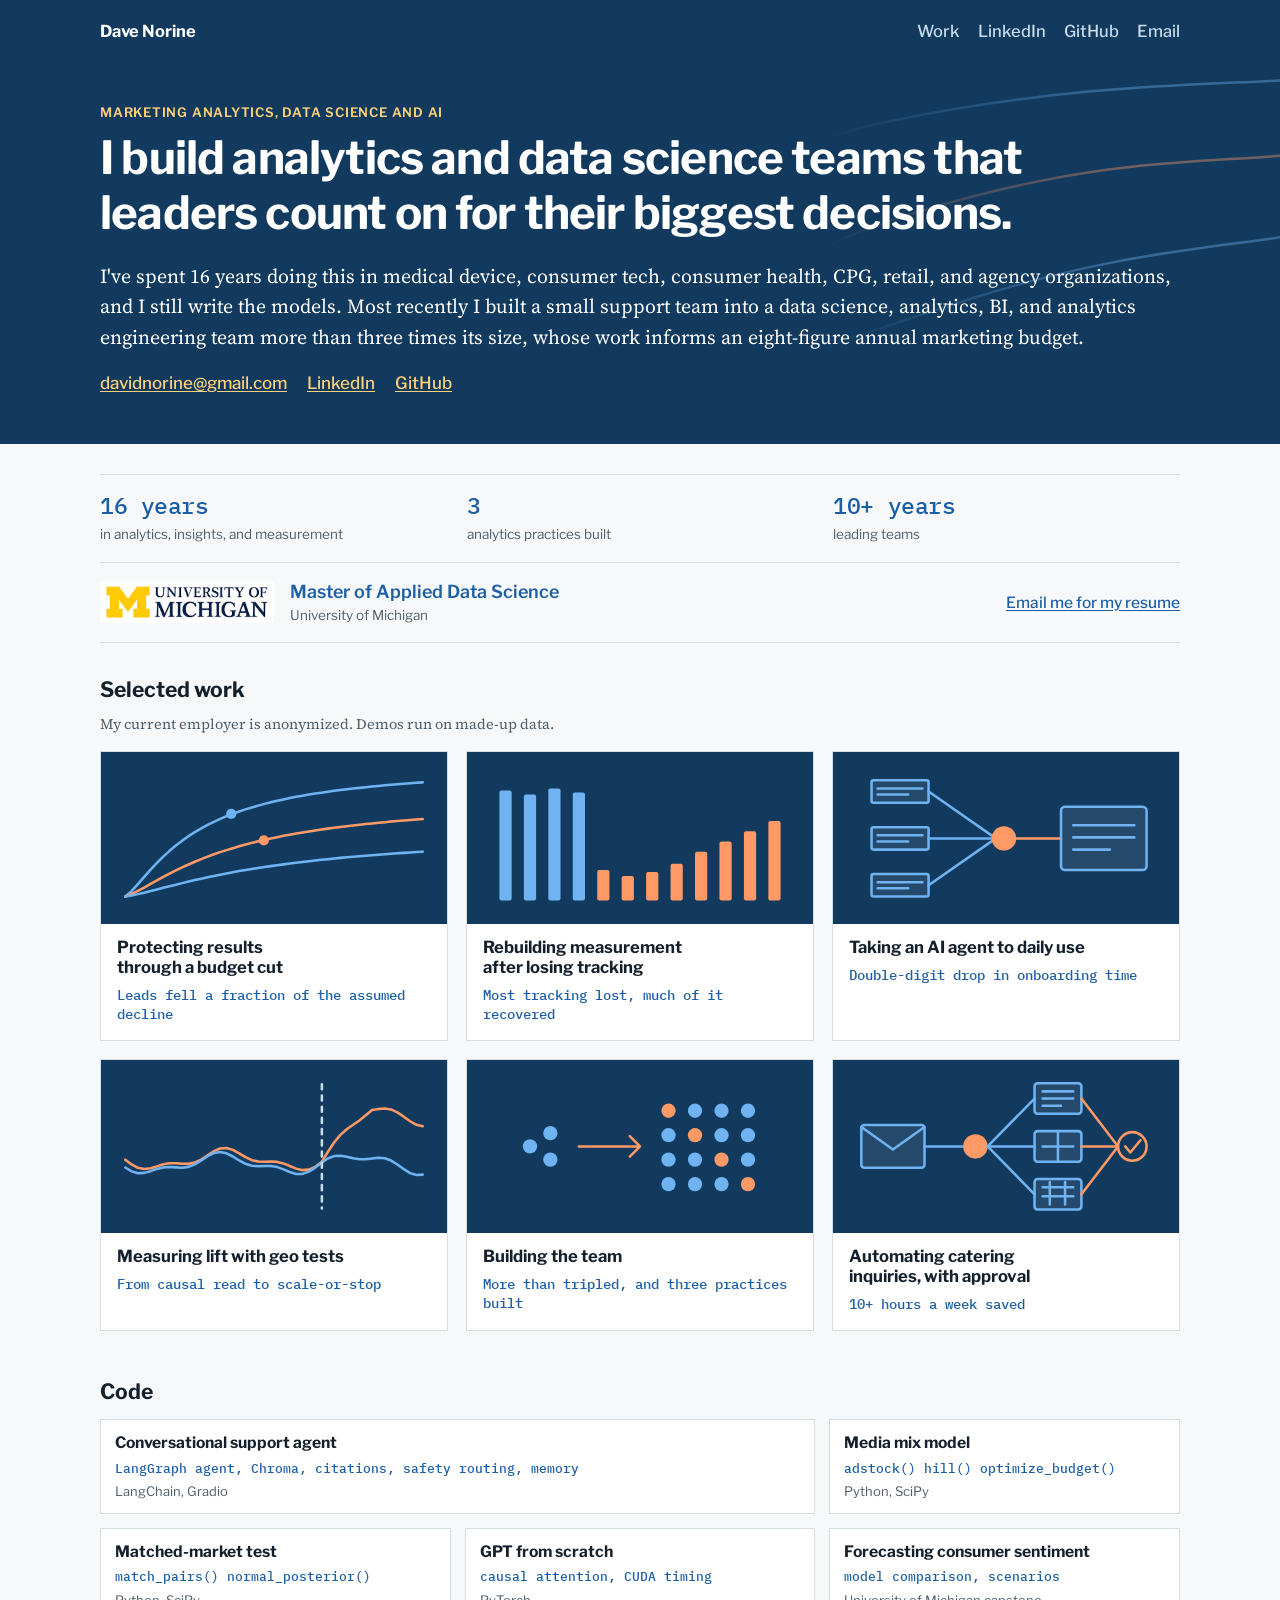
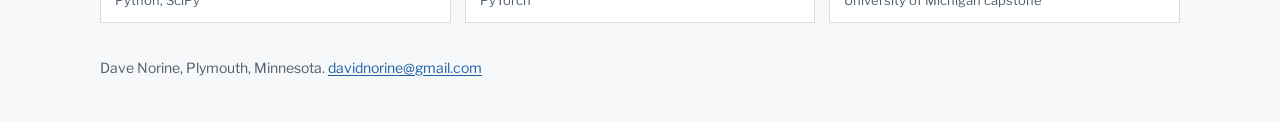
==== docs/index.html @ a6f8c8ef "Add portfolio site and README" ====
<!doctype html>
<html lang="en"><head><meta charset="utf-8"><meta name="viewport" content="width=device-width,initial-scale=1,viewport-fit=cover">
<title>Dave Norine | Marketing Analytics, Data Science and AI</title><meta name="description" content="Dave Norine builds analytics practices and the teams behind them. Case studies in media mix modeling, measurement, experimentation, and AI adoption.">
<meta name="author" content="Dave Norine"><meta property="og:title" content="Dave Norine | Marketing Analytics, Data Science and AI"><meta property="og:description" content="Dave Norine builds analytics practices and the teams behind them. Case studies in media mix modeling, measurement, experimentation, and AI adoption.">
<link rel="icon" href="favicon.svg" type="image/svg+xml">
<link rel="preconnect" href="https://fonts.googleapis.com"><link rel="preconnect" href="https://fonts.gstatic.com" crossorigin>
<link rel="stylesheet" href="https://fonts.googleapis.com/css2?family=IBM+Plex+Mono:wght@500&family=Libre+Franklin:wght@400;500;600;700&family=Source+Serif+4:opsz,wght@8..60,400;8..60,600&display=swap">
<link rel="stylesheet" href="assets/site.css?v=3"></head><body>
<a class="skip" href="#main">Skip to content</a>
<header class="topband"><div class="wrap wide top"><a href="index.html"><b>Dave Norine</b></a><nav><a href="index.html#work">Work</a><a href="https://www.linkedin.com/in/davidnorine">LinkedIn</a><a href="https://github.com/DaveNorine1">GitHub</a><a href="mailto:davidnorine@gmail.com">Email</a></nav></div></header>
<main id="main"><div class="band"><svg class="curves" viewBox="0 0 600 320" preserveAspectRatio="xMaxYMid slice" aria-hidden="true" focusable="false"><path pathLength="1" d="M0 310C60 180 150 90 290 62S520 34 600 30"/><path pathLength="1" class="c2" d="M0 310C90 240 190 170 320 132S520 96 600 90"/><path pathLength="1" d="M0 310C120 285 240 240 350 205S530 165 600 155"/></svg><div class="wrap wide">

<div class="kicker">Marketing analytics, data science and AI</div>
<h1>I build analytics and data science teams that leaders count on for their biggest decisions.</h1>
<p class="lede"><span class="longintro">I've spent 16 years doing this in medical device, consumer tech, consumer health, CPG, retail, and agency organizations, and I still write the models. Most recently I built a small support team into a data science, analytics, BI, and analytics engineering team more than three times its size, whose work informs an eight-figure annual marketing budget.</span><span class="shortintro">16 years across medical device, consumer tech, CPG, retail, and agencies, and I still write the models.</span></p>
<div class="contact"><a href="mailto:davidnorine@gmail.com">davidnorine@gmail.com</a><a href="https://www.linkedin.com/in/davidnorine">LinkedIn</a><a href="https://github.com/DaveNorine1">GitHub</a></div>
</div></div><div class="wrap wide"><section>
<div class="facts">
<div><b>16 years</b><span>in analytics, insights, and measurement</span></div>
<div><b>3</b><span>analytics practices built</span></div>
<div><b>10+ years</b><span>leading teams</span></div>
</div>
<div class="edu"><img class="logo" src="assets/umich-logo.png" alt="University of Michigan"><div><b>Master of Applied Data Science</b><span>University of Michigan</span></div><a class="resume" href="mailto:davidnorine@gmail.com?subject=Resume%20request">Email me for my resume</a></div>
</section>
<section id="work">
<h2>Selected work</h2>
<p class="small">My current employer is anonymized. Demos run on made-up data.</p>
<div class="tiles">
<a class="tile" href="work/budget-cut.html"><svg class="art" viewBox="0 0 320 150" preserveAspectRatio="xMidYMid meet" aria-hidden="true" focusable="false"><path pathLength="1" class="" d="M14.0 132.0L20.2 126.8L26.4 119.9L32.6 112.7L38.9 105.7L45.1 99.1L51.3 92.9L57.5 87.2L63.7 82.0L69.9 77.2L76.1 72.8L82.3 68.8L88.6 65.2L94.8 61.8L101.0 58.7L107.2 55.9L113.4 53.2L119.6 50.8L125.8 48.6L132.0 46.5L138.3 44.6L144.5 42.8L150.7 41.1L156.9 39.5L163.1 38.1L169.3 36.7L175.5 35.4L181.7 34.2L188.0 33.1L194.2 32.0L200.4 31.0L206.6 30.1L212.8 29.2L219.0 28.3L225.2 27.5L231.4 26.8L237.7 26.1L243.9 25.4L250.1 24.7L256.3 24.1L262.5 23.5L268.7 22.9L274.9 22.4L281.1 21.9L287.4 21.4L293.6 20.9L299.8 20.4L306.0 20.0"/><path pathLength="1" class="c2" d="M14.0 132.0L20.2 129.7L26.4 126.6L32.6 123.2L38.9 119.7L45.1 116.2L51.3 112.8L57.5 109.5L63.7 106.4L69.9 103.4L76.1 100.6L82.3 97.9L88.6 95.3L94.8 92.9L101.0 90.6L107.2 88.5L113.4 86.5L119.6 84.6L125.8 82.7L132.0 81.0L138.3 79.4L144.5 77.9L150.7 76.4L156.9 75.1L163.1 73.8L169.3 72.5L175.5 71.4L181.7 70.3L188.0 69.2L194.2 68.2L200.4 67.2L206.6 66.3L212.8 65.4L219.0 64.6L225.2 63.8L231.4 63.0L237.7 62.3L243.9 61.6L250.1 60.9L256.3 60.3L262.5 59.7L268.7 59.1L274.9 58.5L281.1 58.0L287.4 57.5L293.6 57.0L299.8 56.5L306.0 56.0"/><path pathLength="1" class="" d="M14.0 132.0L20.2 131.1L26.4 129.7L32.6 128.3L38.9 126.7L45.1 125.1L51.3 123.5L57.5 122.0L63.7 120.4L69.9 118.9L76.1 117.4L82.3 115.9L88.6 114.5L94.8 113.2L101.0 111.9L107.2 110.6L113.4 109.4L119.6 108.3L125.8 107.1L132.0 106.1L138.3 105.0L144.5 104.0L150.7 103.1L156.9 102.2L163.1 101.3L169.3 100.5L175.5 99.6L181.7 98.9L188.0 98.1L194.2 97.4L200.4 96.7L206.6 96.0L212.8 95.4L219.0 94.7L225.2 94.1L231.4 93.6L237.7 93.0L243.9 92.5L250.1 92.0L256.3 91.5L262.5 91.0L268.7 90.5L274.9 90.0L281.1 89.6L287.4 89.2L293.6 88.8L299.8 88.4L306.0 88.0"/><circle class="dot" cx="118" cy="51" r="5"/><circle class="dot d2" cx="150" cy="77" r="5"/></svg><div class="tbody"><h3>Protecting results through a budget cut</h3><p class="num">Leads fell a fraction of the assumed decline</p></div></a>
<a class="tile" href="work/signal-loss.html"><svg class="art" viewBox="0 0 320 150" preserveAspectRatio="xMidYMid meet" aria-hidden="true" focusable="false"><rect class="bar" x="22" y="28" width="12" height="108" rx="2"/><rect class="bar" x="46" y="32" width="12" height="104" rx="2"/><rect class="bar" x="70" y="26" width="12" height="110" rx="2"/><rect class="bar" x="94" y="30" width="12" height="106" rx="2"/><rect class="bar b2" x="118" y="106" width="12" height="30" rx="2"/><rect class="bar b2" x="142" y="112" width="12" height="24" rx="2"/><rect class="bar b2" x="166" y="108" width="12" height="28" rx="2"/><rect class="bar b2" x="190" y="100" width="12" height="36" rx="2"/><rect class="bar b2" x="214" y="88" width="12" height="48" rx="2"/><rect class="bar b2" x="238" y="78" width="12" height="58" rx="2"/><rect class="bar b2" x="262" y="68" width="12" height="68" rx="2"/><rect class="bar b2" x="286" y="58" width="12" height="78" rx="2"/></svg><div class="tbody"><h3>Rebuilding measurement after losing tracking</h3><p class="num">Most tracking lost, much of it recovered</p></div></a>
<a class="tile" href="work/ai-agent.html"><svg class="art" viewBox="0 0 320 150" preserveAspectRatio="xMidYMid meet" aria-hidden="true" focusable="false"><rect class="doc" x="28" y="18" width="56" height="22" rx="2"/><path d="M34 26h44M34 32h30"/><path d="M84 29L150 75"/><rect class="doc" x="28" y="64" width="56" height="22" rx="2"/><path d="M34 72h44M34 78h30"/><path d="M84 75L150 75"/><rect class="doc" x="28" y="110" width="56" height="22" rx="2"/><path d="M34 118h44M34 124h30"/><path d="M84 121L150 75"/><circle class="dot d2" cx="158" cy="75" r="12"/><path class="c2" d="M170 75H214"/><rect class="doc" x="214" y="44" width="84" height="62" rx="4"/><path d="M226 62h60M226 74h60M226 86h36"/></svg><div class="tbody"><h3>Taking an AI agent to daily use</h3><p class="num">Double-digit drop in onboarding time</p></div></a>
<a class="tile" href="work/matched-market.html"><svg class="art" viewBox="0 0 320 150" preserveAspectRatio="xMidYMid meet" aria-hidden="true" focusable="false"><path pathLength="1" class="c2" d="M14.0 88.0L20.2 92.7L26.4 96.0L32.6 97.2L38.9 96.5L45.1 94.6L51.3 92.6L57.5 91.6L63.7 91.6L69.9 92.1L76.1 92.1L82.3 90.8L88.6 87.9L94.8 83.8L101.0 79.7L107.2 77.0L113.4 76.6L119.6 78.4L125.8 81.9L132.0 85.6L138.3 88.5L144.5 89.9L150.7 90.1L156.9 89.8L163.1 90.2L169.3 91.7L175.5 94.2L181.7 96.8L188.0 98.3L194.2 97.8L200.4 95.1L206.6 90.7L212.8 80.5L219.0 71.2L225.2 63.7L231.4 58.2L237.7 53.8L243.9 49.5L250.1 44.5L256.3 39.2L262.5 38.3L268.7 37.8L274.9 38.7L281.1 41.6L287.4 45.8L293.6 50.3L299.8 53.8L306.0 55.1"/><path pathLength="1" class="" d="M14.0 95.7L20.2 99.5L26.4 101.3L32.6 101.0L38.9 99.3L45.1 97.1L51.3 95.6L57.5 95.2L63.7 95.6L69.9 95.9L76.1 95.1L82.3 92.6L88.6 88.8L94.8 84.6L101.0 81.5L107.2 80.4L113.4 81.8L119.6 84.9L125.8 88.8L132.0 92.1L138.3 94.0L144.5 94.4L150.7 94.2L156.9 94.2L163.1 95.3L169.3 97.5L175.5 100.1L181.7 102.0L188.0 102.0L194.2 99.8L200.4 95.8L206.6 91.0L212.8 86.9L219.0 84.5L225.2 84.1L231.4 85.2L237.7 86.7L243.9 87.7L250.1 87.6L256.3 86.8L262.5 86.1L268.7 86.6L274.9 88.9L281.1 92.8L287.4 97.3L293.6 101.2L299.8 103.1L306.0 102.7"/><path class="guide" d="M207 14V136"/></svg><div class="tbody"><h3>Measuring lift with geo tests</h3><p class="num">From causal read to scale-or-stop</p></div></a>
<a class="tile" href="work/building-the-team.html"><svg class="art" viewBox="0 0 320 150" preserveAspectRatio="xMidYMid meet" aria-hidden="true" focusable="false"><circle class="dot" cx="52" cy="75" r="7"/><circle class="dot" cx="72" cy="62" r="7"/><circle class="dot" cx="72" cy="88" r="7"/><path class="c2" d="M100 75H160M150 65l10 10l-10 10"/><circle class="dot d2" cx="188" cy="40" r="7"/><circle class="dot" cx="188" cy="64" r="7"/><circle class="dot" cx="188" cy="88" r="7"/><circle class="dot" cx="188" cy="112" r="7"/><circle class="dot" cx="214" cy="40" r="7"/><circle class="dot d2" cx="214" cy="64" r="7"/><circle class="dot" cx="214" cy="88" r="7"/><circle class="dot" cx="214" cy="112" r="7"/><circle class="dot" cx="240" cy="40" r="7"/><circle class="dot" cx="240" cy="64" r="7"/><circle class="dot d2" cx="240" cy="88" r="7"/><circle class="dot" cx="240" cy="112" r="7"/><circle class="dot" cx="266" cy="40" r="7"/><circle class="dot" cx="266" cy="64" r="7"/><circle class="dot" cx="266" cy="88" r="7"/><circle class="dot d2" cx="266" cy="112" r="7"/></svg><div class="tbody"><h3>Building the team</h3><p class="num">More than tripled, and three practices built</p></div></a>
<a class="tile" href="work/catering.html"><svg class="art" viewBox="0 0 320 150" preserveAspectRatio="xMidYMid meet" aria-hidden="true" focusable="false"><rect class="doc" x="18" y="54" width="62" height="42" rx="3"/><path d="M18 56l31 22l31-22"/><path d="M80 75H118"/><circle class="dot d2" cx="130" cy="75" r="12"/><path d="M142 75L188 28"/><rect class="doc" x="188" y="13" width="46" height="30" rx="3"/><path d="M142 75L188 75"/><rect class="doc" x="188" y="60" width="46" height="30" rx="3"/><path d="M142 75L188 122"/><rect class="doc" x="188" y="107" width="46" height="30" rx="3"/><path d="M196 21h30M196 28h30M196 35h18M211 60v30M196 75h30M196 115h30M196 124h30M203 110v22M218 110v22"/><path class="c2" d="M234 28L270 75M234 75H270M234 122L270 75"/><circle class="c2 ring" cx="284" cy="75" r="14"/><path class="c2" d="M277 75l5 6l10-12"/></svg><div class="tbody"><h3>Automating catering inquiries, with approval</h3><p class="num">10+ hours a week saved</p></div></a>
</div>
<h2>Code</h2>
<div class="codes">
<a class="span2" href="https://github.com/DaveNorine1/Portfolio/tree/main/projects/support-agent"><h3>Conversational support agent</h3><code>LangGraph agent, Chroma, citations, safety routing, memory</code><span>LangChain, Gradio</span></a>
<a href="https://github.com/DaveNorine1/Portfolio/tree/main/projects/media-mix-budget-cut"><h3>Media mix model</h3><code>adstock() hill() optimize_budget()</code><span>Python, SciPy</span></a>
<a href="https://github.com/DaveNorine1/Portfolio/tree/main/projects/matched-market-test"><h3>Matched-market test</h3><code>match_pairs() normal_posterior()</code><span>Python, SciPy</span></a>
<a href="https://github.com/DaveNorine1/Portfolio/tree/main/projects/gpt-training-lab"><h3>GPT from scratch</h3><code>causal attention, CUDA timing</code><span>PyTorch</span></a>
<a href="work/consumer-sentiment.html"><h3>Forecasting consumer sentiment</h3><code>model comparison, scenarios</code><span>University of Michigan capstone</span></a>
</div>
</section>
</div></main>
<footer class="wrap wide">Dave Norine, Plymouth, Minnesota. <a href="mailto:davidnorine@gmail.com">davidnorine@gmail.com</a></footer>

</body></html>
---- docs/assets/site.css ----
/* layout concept: a working memo. one reading column, numbers set apart in mono, charts at full column width. */
:root{
  --bg:#f6f8f9;--surface:#ffffff;--ink:#14202b;--muted:#4f5e6b;--line:#d6dee4;--accent:#1d5fa6;--s1:#1d5fa6;--s2:#d9591f;--band:#e8f1fa;--hero:#123a5e;--hero-2:#0e2f4d;--hero-ink:#ffffff;--hero-muted:#c9dcec;--hero-link:#ffd27a;--curve1:#6fb3f2;--curve2:#ff9a66;
  --head:"Libre Franklin",system-ui,sans-serif;--body:"Source Serif 4",Georgia,serif;--mono:"IBM Plex Mono",ui-monospace,Menlo,monospace;
}
@media (prefers-color-scheme:dark){:root:not([data-theme="light"]){--bg:#10171d;--surface:#172029;--ink:#e7edf2;--muted:#a4b1bc;--line:#2e3b47;--accent:#7fb4ee;--s1:#3987e5;--s2:#d95926;--band:#1a2b3b;--hero:#17324c;--hero-2:#122a41;--hero-ink:#ffffff;--hero-muted:#c9dcec;--hero-link:#ffd27a;--curve1:#6fb3f2;--curve2:#ff9a66;color-scheme:dark}}
:root[data-theme="dark"]{--bg:#10171d;--surface:#172029;--ink:#e7edf2;--muted:#a4b1bc;--line:#2e3b47;--accent:#7fb4ee;--s1:#3987e5;--s2:#d95926;--band:#1a2b3b;--hero:#17324c;--hero-2:#122a41;--hero-ink:#ffffff;--hero-muted:#c9dcec;--hero-link:#ffd27a;--curve1:#6fb3f2;--curve2:#ff9a66;color-scheme:dark}
*{box-sizing:border-box}
body{margin:0;background:var(--bg);color:var(--ink);font:18px/1.62 var(--body)}
.wrap{max-width:800px;margin:0 auto;padding-left:max(20px,env(safe-area-inset-left,0px));padding-right:max(20px,env(safe-area-inset-right,0px))}
a{color:var(--accent);text-underline-offset:2px}
a:focus-visible,button:focus-visible,input:focus-visible,summary:focus-visible{outline:2px solid var(--accent);outline-offset:2px}
.skip{position:absolute;left:-999px}.skip:focus{left:12px;top:12px;background:var(--surface);padding:8px 12px;z-index:5}
.topband{background:var(--hero)}
.top{display:flex;justify-content:space-between;align-items:baseline;gap:16px;flex-wrap:wrap;padding-block:20px 0;font:500 15px/1.4 var(--head)}
.top a{color:var(--hero-ink);text-decoration:none}.top nav{display:flex;gap:18px;flex-wrap:wrap}.top nav a{color:var(--hero-muted)}.top nav a:hover{color:var(--hero-link)}
.band{position:relative;overflow:hidden;background:var(--hero);color:var(--hero-ink);padding-block:clamp(30px,6vw,60px) clamp(30px,5vw,48px)}
.band .wrap{position:relative}.band h1{max-width:21em}.band .lede{margin-bottom:0;color:var(--hero-muted)}.band a{color:var(--hero-link)}.band .contact{margin-top:18px}.band .kicker{color:var(--hero-link)}
.curves{position:absolute;right:0;top:0;width:min(44%,620px);height:100%;fill:none;-webkit-mask-image:linear-gradient(to right,transparent 18%,#000 72%);mask-image:linear-gradient(to right,transparent 18%,#000 72%);stroke:var(--curve1);stroke-width:2;opacity:.4;pointer-events:none}.curves .c2{stroke:var(--curve2)}
h1,h2,h3{font-family:var(--head);line-height:1.2;text-wrap:balance;margin:0}
h1{font-size:clamp(1.85rem,4.6vw,2.6rem);font-weight:700;letter-spacing:-.018em}
h2{font-size:1.32rem;font-weight:700;margin-top:2.3em;margin-bottom:.5em}
h3{font-size:1.02rem;font-weight:700;margin-top:1.6em;margin-bottom:.3em}
p{margin:0 0 1em}ul{margin:0 0 1em;padding-left:1.2em}li{margin-bottom:.45em}
.lede{font-size:1.14rem;margin-top:1em}
.kicker{font:600 13px/1.4 var(--head);letter-spacing:.06em;text-transform:uppercase;color:var(--muted);margin-bottom:10px}
.next a{font-weight:600}
.contact{display:flex;flex-wrap:wrap;gap:6px 20px;font:500 15.5px/1.5 var(--head);margin-top:6px}
.facts{display:grid;grid-template-columns:repeat(4,minmax(0,1fr));gap:20px;margin:30px 0 8px;padding-block:18px;border-block:1px solid var(--line)}
.facts b{display:block;font:500 1.42rem/1.15 var(--mono);letter-spacing:-.02em;color:var(--accent)}
.facts span{display:block;font:400 13.5px/1.35 var(--head);color:var(--muted);margin-top:6px}
.work{list-style:none;padding:0;margin:0;border-top:1px solid var(--line)}
.work li{margin:0;border-bottom:1px solid var(--line)}
.work a{display:grid;grid-template-columns:minmax(0,1fr) 216px;gap:8px 24px;padding-block:18px;text-decoration:none;color:inherit}
.work a{transition:background-color .15s,padding .15s}.work a:hover{background:var(--band);padding-inline:12px}.work a:hover h3{color:var(--accent)}
.work h3{margin:0 0 4px;font-size:1.08rem}.work p{margin:0;font-size:1rem;color:var(--muted)}
.work .num{font:500 14.5px/1.4 var(--mono);text-align:right;color:var(--accent);min-width:0}
.result{background:var(--band);padding:16px 18px;margin:22px 0;font-size:1.02rem}
article>h2:first-child,section>h2:first-child{margin-top:1.6em}
.result strong{font-family:var(--head)}
.small{font-size:.9rem;color:var(--muted)}
.tablewrap{overflow-x:auto;margin:14px 0 20px}
table{border-collapse:collapse;width:100%;font:400 14.5px/1.4 var(--head)}
th,td{text-align:left;padding:8px 12px 8px 0;border-bottom:1px solid var(--line);vertical-align:top}
th{font-weight:600;color:var(--muted);font-size:13px}
td.n,th.n{text-align:right;font-family:var(--mono);font-variant-numeric:tabular-nums;white-space:nowrap}
figure{margin:20px 0 24px;min-width:0}figcaption{font:600 14.5px/1.35 var(--head);margin-bottom:8px}
.chart{position:relative;width:100%}.chart svg{display:block;width:100%;height:auto;overflow:visible}
.chart text{font:12px var(--head);fill:var(--muted)}.chart .lab{fill:var(--ink);font-weight:600}
.legend{display:flex;gap:16px;flex-wrap:wrap;font:13px var(--head);color:var(--muted);margin:2px 0 6px}
.legend i{display:inline-block;width:12px;height:3px;border-radius:2px;margin-right:6px;vertical-align:middle}
.tip{position:absolute;pointer-events:none;background:var(--surface);border:1px solid var(--line);padding:6px 9px;font:12.5px/1.45 var(--head);color:var(--ink);white-space:nowrap;z-index:3;box-shadow:0 2px 8px rgba(0,0,0,.14)}
details{margin-top:6px;font:13.5px var(--head);color:var(--muted)}summary{cursor:pointer}
.sim{background:var(--surface);border:1px solid var(--line);padding:18px;margin:18px 0 24px}
.sim .row{display:grid;grid-template-columns:104px minmax(0,1fr) 62px;gap:12px;align-items:center;font:14px var(--head);margin-bottom:8px}
.sim input[type=range]{width:100%;accent-color:var(--s1)}.sim output{font:500 13.5px var(--mono);text-align:right}
.sim .btns{display:flex;gap:8px;flex-wrap:wrap;margin-bottom:14px}
.sim button{font:500 14px var(--head);padding:7px 12px;background:var(--bg);color:var(--ink);border:1px solid var(--line);cursor:pointer}
.sim button[aria-pressed=true]{background:var(--s1);border-color:var(--s1);color:#fff}
.sim .out{display:grid;grid-template-columns:1fr 1fr;gap:16px;border-top:1px solid var(--line);padding-top:12px;margin-top:12px}
.sim .out b{display:block;font:500 1.5rem/1.2 var(--mono)}.sim .out span{font:13px var(--head);color:var(--muted)}
.next{margin-block:44px 0;padding-top:16px;border-top:1px solid var(--line);font:500 15.5px var(--head)}
footer{padding-block:34px 44px;font:14px/1.5 var(--head);color:var(--muted)}
@media (max-width:620px){body{font-size:17px}.facts{grid-template-columns:repeat(2,minmax(0,1fr))}.work a{grid-template-columns:minmax(0,1fr)}.work .num{text-align:left}.sim .row{grid-template-columns:88px minmax(0,1fr) 52px}}
@media (prefers-reduced-motion:no-preference){html{scroll-behavior:smooth}}

pre{overflow-x:auto;background:var(--surface);border:1px solid var(--line);padding:14px 16px;margin:12px 0 18px;font:500 13.5px/1.55 var(--mono)}code{font:inherit}
@media (prefers-reduced-motion:no-preference){.curves path[pathLength],.tile:hover .art path[pathLength]{stroke-dasharray:1;animation:draw 1.5s ease-out both}.curves .c2{animation-delay:.15s}.curves path:last-child{animation-delay:.3s}@keyframes draw{from{stroke-dashoffset:1}to{stroke-dashoffset:0}}}
@media (max-width:620px){.curves{width:100%;opacity:.16}.work a:hover{padding-inline:0;background:none}}

.wide{max-width:1120px}
.tiles{display:grid;grid-template-columns:repeat(3,minmax(0,1fr));gap:18px;margin-top:14px}
.tile{display:flex;flex-direction:column;background:var(--surface);border:1px solid var(--line);text-decoration:none;color:inherit;transition:transform .15s,box-shadow .15s,border-color .15s;min-width:0}
.tile:hover{transform:translateY(-3px);box-shadow:0 8px 22px rgba(13,47,77,.16);border-color:var(--accent)}
.art{display:block;width:100%;background:var(--hero);padding:10px;fill:none;stroke:var(--curve1);stroke-width:2.5;stroke-linecap:round;stroke-linejoin:round}
.art .c2,.motif .c2{stroke:var(--curve2)}
.art .bar,.motif .bar{fill:var(--curve1);stroke:none}.art .b2,.motif .b2{fill:var(--curve2)}
.art .dot,.motif .dot{fill:var(--curve1);stroke:none}.art .d2,.motif .d2{fill:var(--curve2)}
.art .doc,.motif .doc{fill:rgba(255,255,255,.08)}.art .guide,.motif .guide{stroke:var(--hero-muted);stroke-dasharray:5 6}
.tbody{padding:14px 16px 16px}.tbody h3{margin:0 0 8px;font-size:1.04rem}.tbody .num{margin:0;font:500 13.5px/1.4 var(--mono);color:var(--accent)}
.tile:hover h3{color:var(--accent)}
.codes{display:grid;grid-template-columns:repeat(3,minmax(0,1fr));gap:14px;margin-top:14px}
.codes a{display:flex;flex-direction:column;gap:6px;padding:14px;background:var(--surface);border:1px solid var(--line);color:inherit;text-decoration:none;min-width:0;transition:border-color .15s}
.codes a:hover{border-color:var(--accent)}.codes h3{margin:0;font-size:.98rem}.codes code{font:500 12.5px/1.45 var(--mono);color:var(--accent)}.codes span{font:13px var(--head);color:var(--muted);margin-top:auto}
.logo{display:block;height:34px;width:auto;margin-bottom:8px}
.motif{width:min(20%,300px)!important;opacity:.75;-webkit-mask-image:none;mask-image:none}
@media (max-width:1180px){.motif{display:none}}
@media (max-width:900px){.tiles{grid-template-columns:repeat(2,minmax(0,1fr))}.codes{grid-template-columns:repeat(2,minmax(0,1fr))}}
@media (max-width:560px){.tiles,.codes{grid-template-columns:minmax(0,1fr)}.motif{width:100%!important;opacity:.14!important}}

.shortintro{display:none}
@media (max-width:560px){
 .longintro{display:none}.shortintro{display:inline}
 .band{padding-block:24px 26px}.band h1{font-size:1.62rem}.band .lede{font-size:1.02rem}
 .wideonly{display:none}
 .top{padding-block:8px 0}.top>a,.top nav a{display:inline-flex;align-items:center;min-height:44px}.top nav{gap:12px}
 .contact{gap:0 18px}.contact a{display:inline-flex;align-items:center;min-height:44px}
 details summary{padding-block:12px}
 .next a{display:inline-block;padding-block:9px}
 .sim .row{margin-bottom:4px;min-height:44px}.sim input[type=range]{height:44px}.sim button{min-height:44px}
 .tile{flex-direction:row;align-items:stretch}.tile .art{flex:0 0 112px;width:112px;padding:6px}.tbody{padding:12px 14px;min-width:0}.tbody h3{font-size:1rem;margin-bottom:5px}.tbody .num{font-size:12.5px}
 .tiles{gap:12px}.facts{margin-top:18px;gap:14px;padding-block:14px}
}

.logo{height:46px;background:#fff;padding:4px 6px;box-sizing:content-box;margin-bottom:10px}
.top{font-size:16.5px}
.band .lede{font-size:1.24rem;line-height:1.55;color:var(--hero-ink)}
.band h1{font-size:clamp(2rem,5vw,2.85rem)}
.band .contact{font-size:17px}
@media (max-width:560px){.band h1{font-size:1.8rem}.band .lede{font-size:1.14rem}.top nav{gap:10px}.top{font-size:15.5px}.logo{height:38px}}
@media (max-width:560px){.logo{height:auto;width:100%;max-width:150px;box-sizing:border-box}.band .contact{font-size:15.5px;gap:0 14px}}
.art .ring,.motif .ring{fill:none}
.mrow{display:flex;flex-wrap:wrap;align-items:center;gap:6px 12px}.mrow .logo{height:26px;width:auto;max-width:none;margin:0;padding:2px 4px;box-sizing:content-box}
@media (max-width:560px){.mrow .logo{height:22px;width:auto;max-width:none}}
.codes .span2{grid-column:span 2}@media (max-width:560px){.codes .span2{grid-column:auto}}
.facts{grid-template-columns:repeat(4,auto);justify-content:space-between;align-items:start}.facts span{white-space:nowrap}
.facts .logo{display:block;height:27px;width:auto;max-width:none;margin:0;padding:2px 5px;box-sizing:content-box;border-radius:2px}
@media (max-width:900px){.facts{grid-template-columns:repeat(2,minmax(0,1fr));justify-content:stretch}.facts span{white-space:normal}.facts .logo{height:24px}}
.facts{grid-template-columns:repeat(3,minmax(0,1fr));justify-content:stretch;margin-bottom:0}.facts span{white-space:normal}
.edu{display:flex;align-items:center;gap:16px;padding-block:18px;border-bottom:1px solid var(--line);margin-bottom:12px}
.edu .logo{display:block;height:34px;width:auto;max-width:none;margin:0;padding:4px 6px;box-sizing:content-box;border-radius:2px;flex:none}
.edu b{display:block;font:600 1.12rem/1.25 var(--head);color:var(--accent)}.edu span{display:block;font:400 13.5px/1.35 var(--head);color:var(--muted);margin-top:3px}
@media (max-width:560px){.facts{grid-template-columns:repeat(3,minmax(0,1fr));gap:10px}.facts b{font-size:1.1rem}.facts span{font-size:12.5px}.edu{gap:12px}.edu .logo{height:26px;width:auto;max-width:none}.edu b{font-size:1rem}}
.edu .resume{margin-left:auto;font:500 15.5px/1.4 var(--head);white-space:nowrap}
@media (max-width:620px){.edu{flex-wrap:wrap}.edu .resume{margin-left:0;flex-basis:100%;padding-block:8px}}
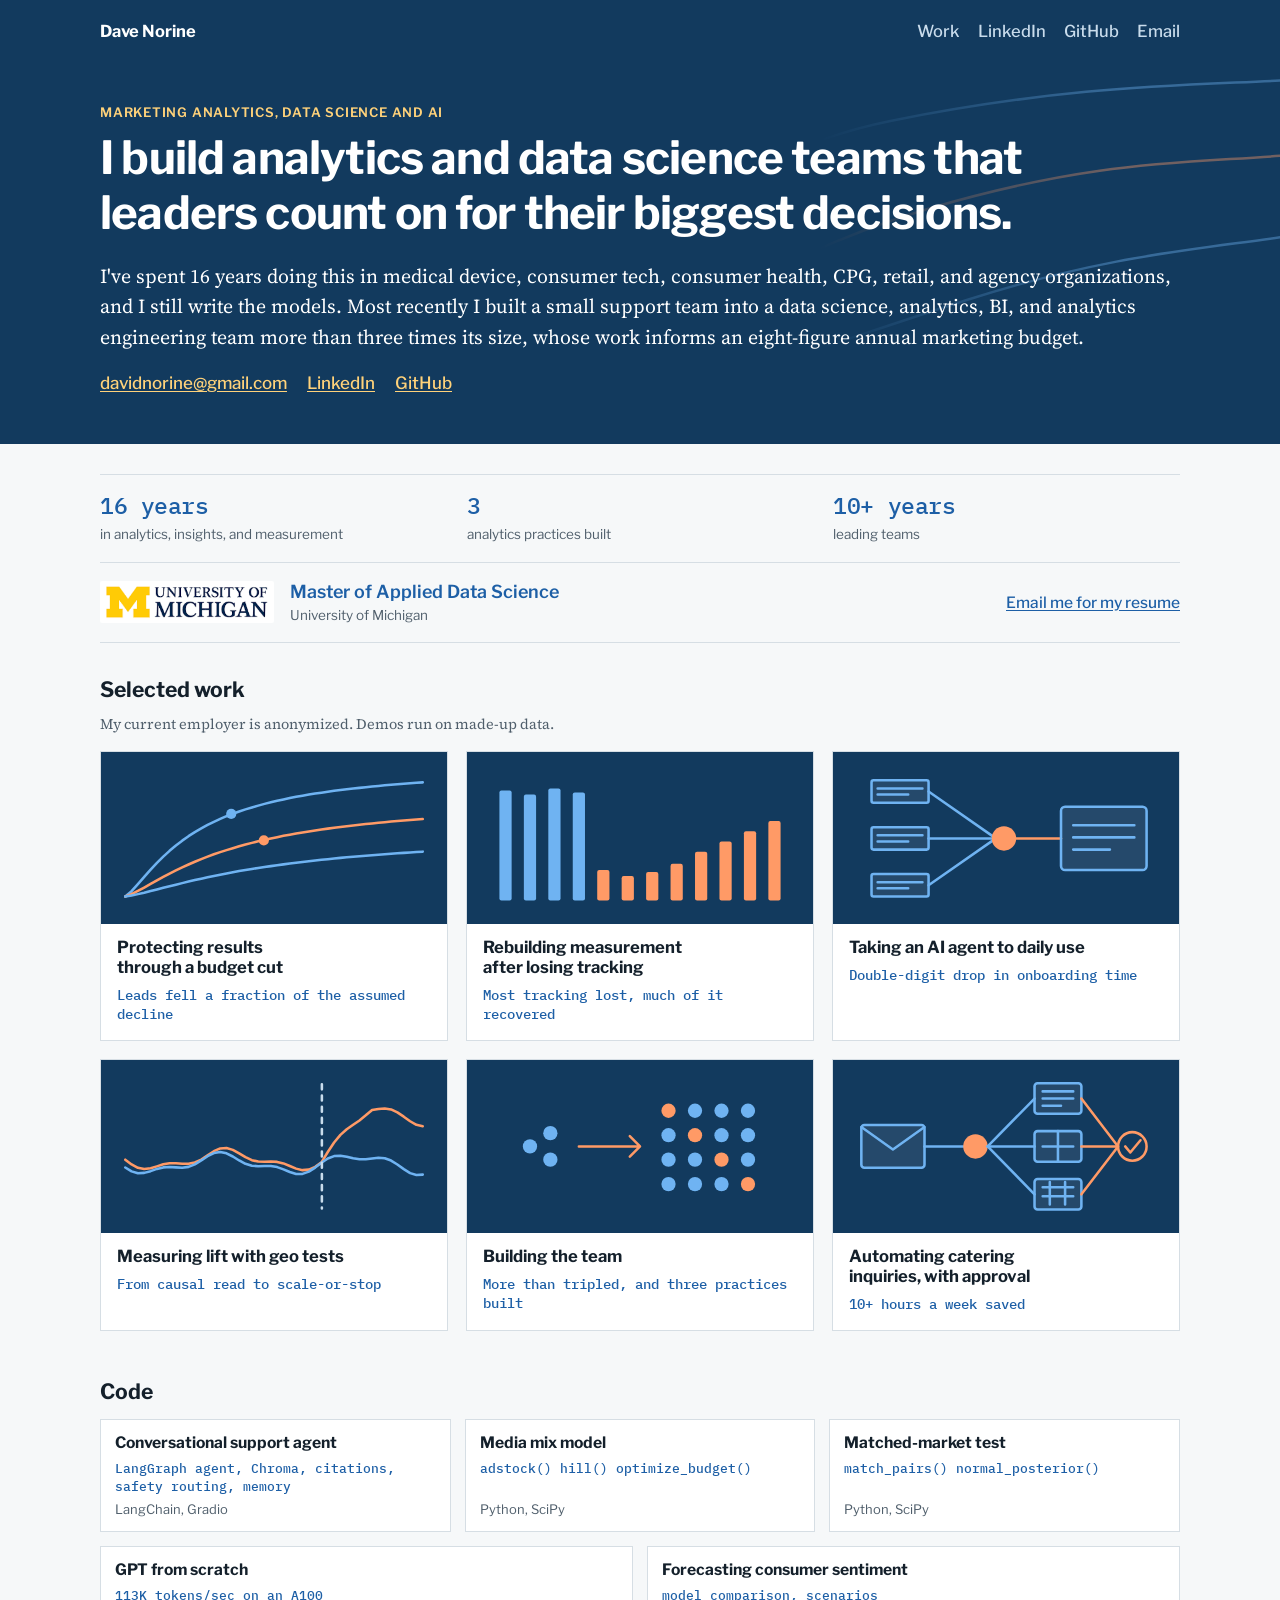
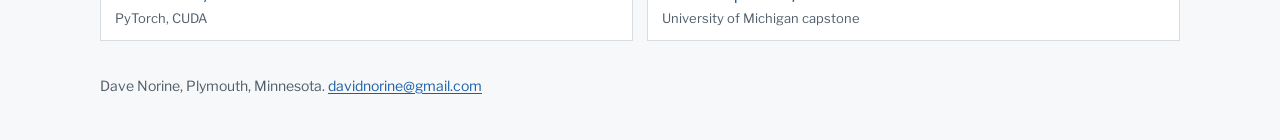
==== commit 0892ab67: "Add GPT benchmark results and case study" ====
--- a/docs/index.html
+++ b/docs/index.html
@@ -5,7 +5,7 @@
 <link rel="icon" href="favicon.svg" type="image/svg+xml">
 <link rel="preconnect" href="https://fonts.googleapis.com"><link rel="preconnect" href="https://fonts.gstatic.com" crossorigin>
 <link rel="stylesheet" href="https://fonts.googleapis.com/css2?family=IBM+Plex+Mono:wght@500&family=Libre+Franklin:wght@400;500;600;700&family=Source+Serif+4:opsz,wght@8..60,400;8..60,600&display=swap">
-<link rel="stylesheet" href="assets/site.css?v=3"></head><body>
+<link rel="stylesheet" href="assets/site.css?v=4"></head><body>
 <a class="skip" href="#main">Skip to content</a>
 <header class="topband"><div class="wrap wide top"><a href="index.html"><b>Dave Norine</b></a><nav><a href="index.html#work">Work</a><a href="https://www.linkedin.com/in/davidnorine">LinkedIn</a><a href="https://github.com/DaveNorine1">GitHub</a><a href="mailto:davidnorine@gmail.com">Email</a></nav></div></header>
 <main id="main"><div class="band"><svg class="curves" viewBox="0 0 600 320" preserveAspectRatio="xMaxYMid slice" aria-hidden="true" focusable="false"><path pathLength="1" d="M0 310C60 180 150 90 290 62S520 34 600 30"/><path pathLength="1" class="c2" d="M0 310C90 240 190 170 320 132S520 96 600 90"/><path pathLength="1" d="M0 310C120 285 240 240 350 205S530 165 600 155"/></svg><div class="wrap wide">
@@ -35,10 +35,10 @@
 </div>
 <h2>Code</h2>
 <div class="codes">
-<a class="span2" href="https://github.com/DaveNorine1/Portfolio/tree/main/projects/support-agent"><h3>Conversational support agent</h3><code>LangGraph agent, Chroma, citations, safety routing, memory</code><span>LangChain, Gradio</span></a>
+<a href="https://github.com/DaveNorine1/Portfolio/tree/main/projects/support-agent"><h3>Conversational support agent</h3><code>LangGraph agent, Chroma, citations, safety routing, memory</code><span>LangChain, Gradio</span></a>
 <a href="https://github.com/DaveNorine1/Portfolio/tree/main/projects/media-mix-budget-cut"><h3>Media mix model</h3><code>adstock() hill() optimize_budget()</code><span>Python, SciPy</span></a>
 <a href="https://github.com/DaveNorine1/Portfolio/tree/main/projects/matched-market-test"><h3>Matched-market test</h3><code>match_pairs() normal_posterior()</code><span>Python, SciPy</span></a>
-<a href="https://github.com/DaveNorine1/Portfolio/tree/main/projects/gpt-training-lab"><h3>GPT from scratch</h3><code>causal attention, CUDA timing</code><span>PyTorch</span></a>
+<a href="work/gpt-benchmark.html"><h3>GPT from scratch</h3><code>113K tokens/sec on an A100</code><span>PyTorch, CUDA</span></a>
 <a href="work/consumer-sentiment.html"><h3>Forecasting consumer sentiment</h3><code>model comparison, scenarios</code><span>University of Michigan capstone</span></a>
 </div>
 </section>
--- a/docs/assets/site.css
+++ b/docs/assets/site.css
@@ -123,3 +123,6 @@
 @media (max-width:560px){.facts{grid-template-columns:repeat(3,minmax(0,1fr));gap:10px}.facts b{font-size:1.1rem}.facts span{font-size:12.5px}.edu{gap:12px}.edu .logo{height:26px;width:auto;max-width:none}.edu b{font-size:1rem}}
 .edu .resume{margin-left:auto;font:500 15.5px/1.4 var(--head);white-space:nowrap}
 @media (max-width:620px){.edu{flex-wrap:wrap}.edu .resume{margin-left:0;flex-basis:100%;padding-block:8px}}
+.codes{grid-template-columns:repeat(6,minmax(0,1fr))}.codes a{grid-column:span 2}.codes a:nth-child(n+4){grid-column:span 3}
+@media (max-width:900px){.codes{grid-template-columns:repeat(2,minmax(0,1fr))}.codes a,.codes a:nth-child(n+4){grid-column:auto}.codes a:last-child{grid-column:span 2}}
+@media (max-width:560px){.codes{grid-template-columns:minmax(0,1fr)}.codes a,.codes a:nth-child(n+4),.codes a:last-child{grid-column:auto}}
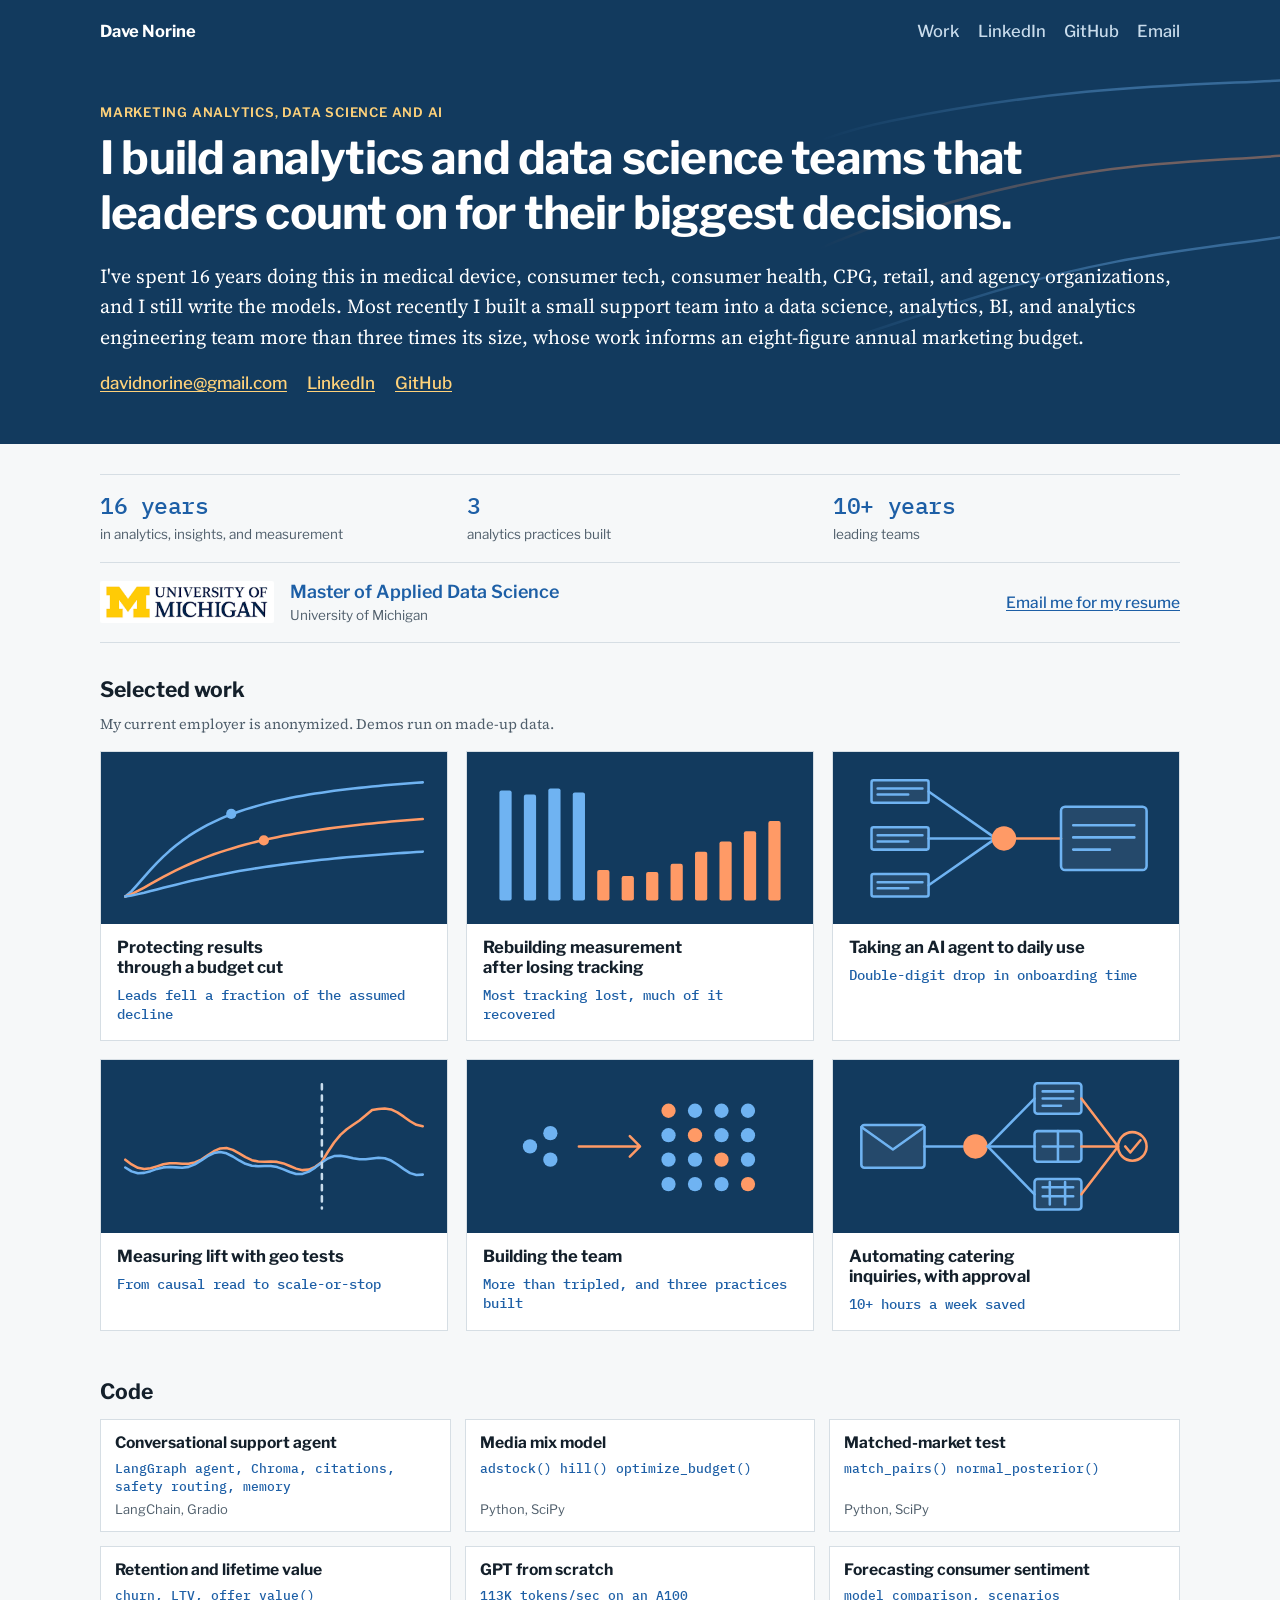
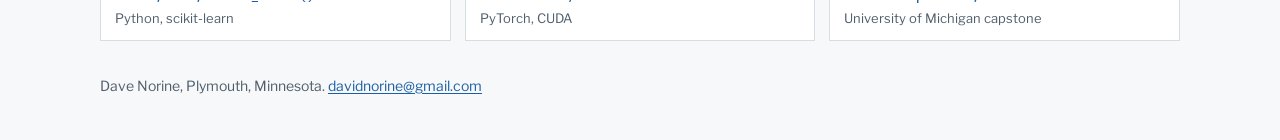
==== commit 18996623: "Add retention and lifetime value model and case study" ====
--- a/docs/index.html
+++ b/docs/index.html
@@ -5,7 +5,7 @@
 <link rel="icon" href="favicon.svg" type="image/svg+xml">
 <link rel="preconnect" href="https://fonts.googleapis.com"><link rel="preconnect" href="https://fonts.gstatic.com" crossorigin>
 <link rel="stylesheet" href="https://fonts.googleapis.com/css2?family=IBM+Plex+Mono:wght@500&family=Libre+Franklin:wght@400;500;600;700&family=Source+Serif+4:opsz,wght@8..60,400;8..60,600&display=swap">
-<link rel="stylesheet" href="assets/site.css?v=4"></head><body>
+<link rel="stylesheet" href="assets/site.css?v=5"></head><body>
 <a class="skip" href="#main">Skip to content</a>
 <header class="topband"><div class="wrap wide top"><a href="index.html"><b>Dave Norine</b></a><nav><a href="index.html#work">Work</a><a href="https://www.linkedin.com/in/davidnorine">LinkedIn</a><a href="https://github.com/DaveNorine1">GitHub</a><a href="mailto:davidnorine@gmail.com">Email</a></nav></div></header>
 <main id="main"><div class="band"><svg class="curves" viewBox="0 0 600 320" preserveAspectRatio="xMaxYMid slice" aria-hidden="true" focusable="false"><path pathLength="1" d="M0 310C60 180 150 90 290 62S520 34 600 30"/><path pathLength="1" class="c2" d="M0 310C90 240 190 170 320 132S520 96 600 90"/><path pathLength="1" d="M0 310C120 285 240 240 350 205S530 165 600 155"/></svg><div class="wrap wide">
@@ -38,6 +38,7 @@
 <a href="https://github.com/DaveNorine1/Portfolio/tree/main/projects/support-agent"><h3>Conversational support agent</h3><code>LangGraph agent, Chroma, citations, safety routing, memory</code><span>LangChain, Gradio</span></a>
 <a href="https://github.com/DaveNorine1/Portfolio/tree/main/projects/media-mix-budget-cut"><h3>Media mix model</h3><code>adstock() hill() optimize_budget()</code><span>Python, SciPy</span></a>
 <a href="https://github.com/DaveNorine1/Portfolio/tree/main/projects/matched-market-test"><h3>Matched-market test</h3><code>match_pairs() normal_posterior()</code><span>Python, SciPy</span></a>
+<a href="work/retention-ltv.html"><h3>Retention and lifetime value</h3><code>churn, LTV, offer_value()</code><span>Python, scikit-learn</span></a>
 <a href="work/gpt-benchmark.html"><h3>GPT from scratch</h3><code>113K tokens/sec on an A100</code><span>PyTorch, CUDA</span></a>
 <a href="work/consumer-sentiment.html"><h3>Forecasting consumer sentiment</h3><code>model comparison, scenarios</code><span>University of Michigan capstone</span></a>
 </div>
--- a/docs/assets/site.css
+++ b/docs/assets/site.css
@@ -126,3 +126,6 @@
 .codes{grid-template-columns:repeat(6,minmax(0,1fr))}.codes a{grid-column:span 2}.codes a:nth-child(n+4){grid-column:span 3}
 @media (max-width:900px){.codes{grid-template-columns:repeat(2,minmax(0,1fr))}.codes a,.codes a:nth-child(n+4){grid-column:auto}.codes a:last-child{grid-column:span 2}}
 @media (max-width:560px){.codes{grid-template-columns:minmax(0,1fr)}.codes a,.codes a:nth-child(n+4),.codes a:last-child{grid-column:auto}}
+.codes{grid-template-columns:repeat(3,minmax(0,1fr))}.codes a,.codes a:nth-child(n+4){grid-column:auto}
+@media (max-width:900px){.codes{grid-template-columns:repeat(2,minmax(0,1fr))}.codes a:last-child{grid-column:auto}}
+@media (max-width:560px){.codes{grid-template-columns:minmax(0,1fr)}}
